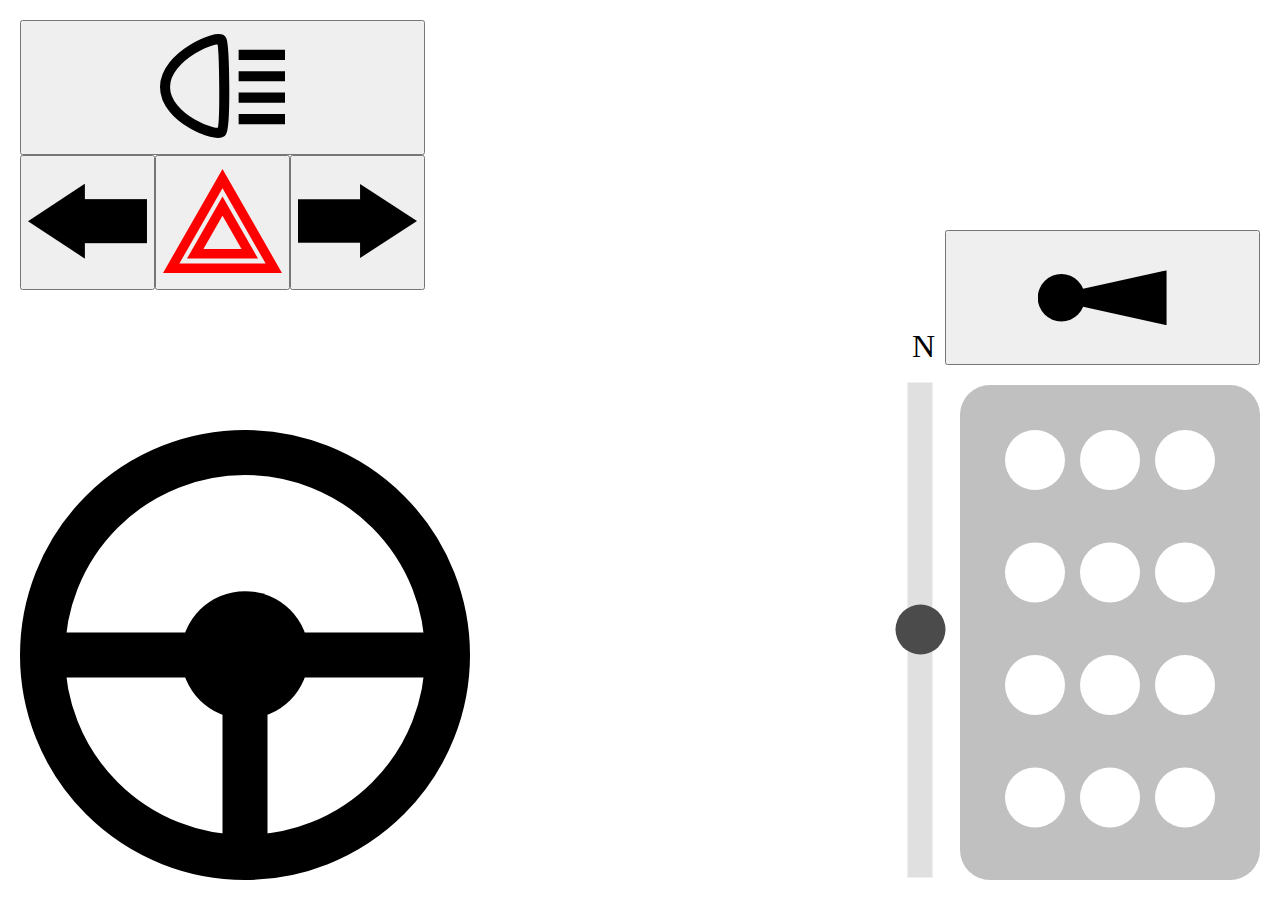
==== data/index.html @ 5f71785d "added arduino (platformio) project" ====
<!DOCTYPE html>

<head>
    <link rel="stylesheet" href="style.css">
    <link rel="manifest" href="manifest.json" />
    <script src="script.js"></script>
</head>

<body>

    <div id="light-area">
        <button id="headlight" class="toggle-button"><img height="80%" src="light.svg" /></button>
        <div id="signal-area">
            <button id="left-signal" class="toggle-button flasher"><img style="transform: rotate(180deg);" src="signal.svg" /></button>
            <button id="flasher" class="toggle-button"><img src="flasher.svg" /></button>
            <button id="right-signal" class="toggle-button flasher"><img src="signal.svg" /></button>
        </div>
    </div>

    <button id="horn-button" onclick="hornClick()"><img height="100%" style="transform: rotate(90deg);"src="horn.svg" /></button>

    <img id="steering-wheel" draggable="false" src="steering-wheel.svg" onpointerdown="steerStart(event)" />

    <p id="gear-text">N</p>

    <input id="gear" class="slider" type="range" min="1" max="3" value="50" >

    <img id="gas-pedal" onpointerdown="gasDown()" onpointerup="gasUp()" src="pedal.svg" />

</body>
---- data/style.css ----
body {
    width: 100vw;
    height: 100vh;
    overflow: hidden;
    touch-action: none;
}

#steering-wheel {
    position: absolute;
    bottom: 0;
    left: 0;
    margin: 20px;
    height: 50vh;
}

#gas-pedal {
    position: absolute;
    bottom: 0;
    right: 0;
    margin: 20px;
    height: 55vh;
    transform-origin: bottom;
}

#horn-button {
    width: 35vh;
    height: 15vh;
    position: absolute;
    right: 0;
    bottom: calc(20px + 55vh);
    margin: 20px;
}

#headlight {
    width: 100%;
}

.toggle-button {
    width: 15vh;
    height: 15vh;
    transition: background-color 0.1s;
}

.toggle-button.on {
    background-color: yellowgreen;
}

.toggle-button.active {
    background-color: yellow !important;
}

#signal-area {
    display: flex;
    justify-content: center;
}

#light-area {
    position: absolute;
    top: 0;
    left: 0;
    margin: 20px;
}

#gear {
    width: 55vh;
    position: absolute;
    margin: 20px;
    bottom: -10px;
    right: calc(40px + (55vh*200)/330);
    transform-origin: 100% 50%;
    transform: rotate(-90deg) translateX(100%);
}

#gear-text {
    position: absolute;
    bottom: calc(20px + 55vh);
    right: calc(25px + (55vh*200)/330);
    font-size: 2em;
    margin: 20px;
}

.slider {
    -webkit-appearance: none;
    width: 100%;
    height: 25px;
    background: #d3d3d3;
    outline: none;
    opacity: 0.7;
}

.slider::-webkit-slider-thumb {
    -webkit-appearance: none;
    appearance: none;
    width: 50px;
    height: 50px;
    border-radius: 50%;
    background: black;
    cursor: pointer;
}
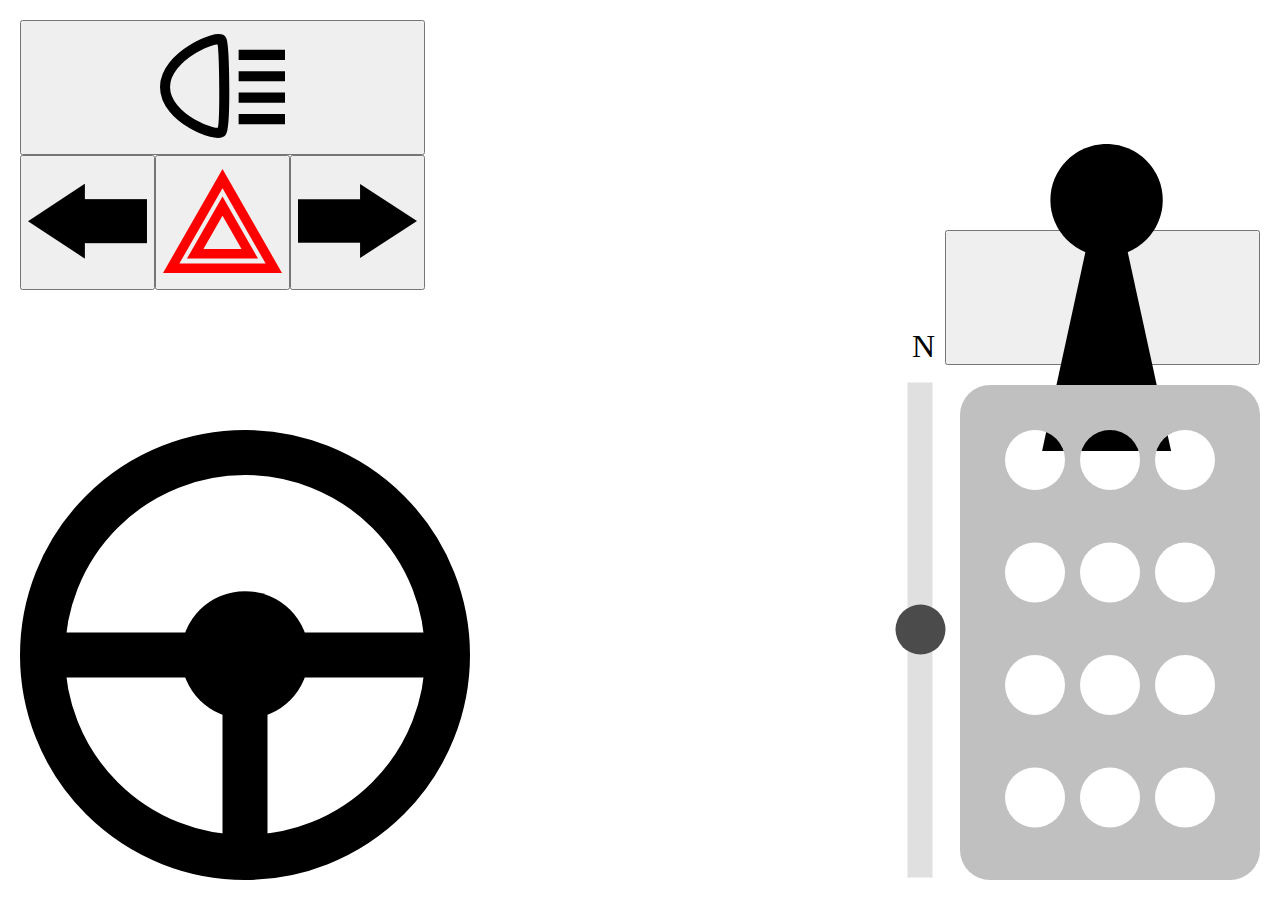
==== commit 48f75401: "added icon.svg rotated horn icon added favicon.png" ====
--- a/data/index.html
+++ b/data/index.html
@@ -1,6 +1,7 @@
 <!DOCTYPE html>
 
 <head>
+    <link rel="icon" type="image/png" href="favicon.png">
     <link rel="stylesheet" href="style.css">
     <link rel="manifest" href="manifest.json" />
     <script src="script.js"></script>
@@ -23,7 +24,7 @@
 
     <p id="gear-text">N</p>
 
-    <input id="gear" class="slider" type="range" min="1" max="3" value="50" >
+    <input id="gear" class="slider" type="range" min="0" max="2" value="50" >
 
     <img id="gas-pedal" onpointerdown="gasDown()" onpointerup="gasUp()" src="pedal.svg" />
 
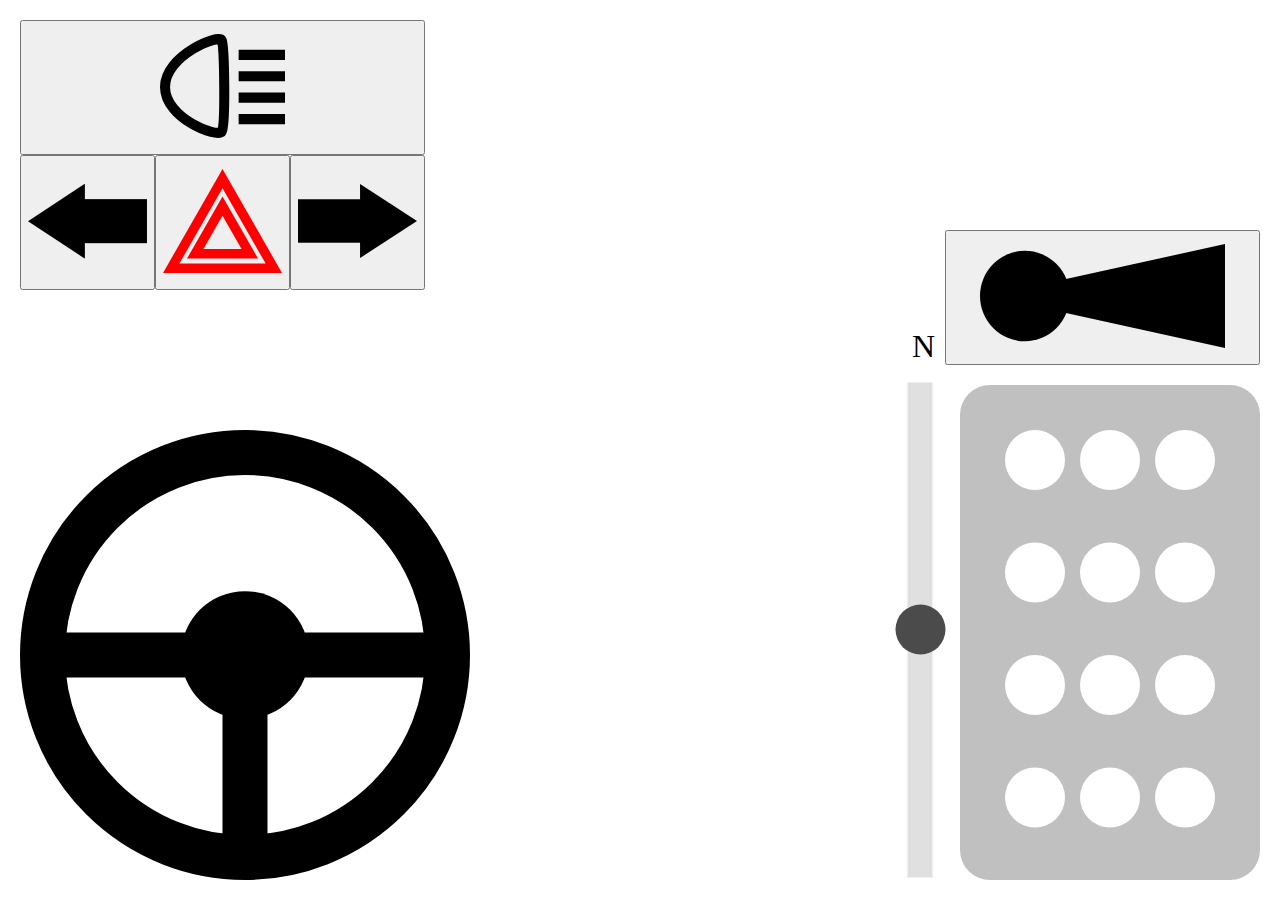
==== commit 4068ea08: "moved images to imgs folder fixed horn button" ====
--- a/data/index.html
+++ b/data/index.html
@@ -1,7 +1,7 @@
 <!DOCTYPE html>
 
 <head>
-    <link rel="icon" type="image/png" href="favicon.png">
+    <link rel="icon" type="image/png" href="imgs/favicon.png">
     <link rel="stylesheet" href="style.css">
     <link rel="manifest" href="manifest.json" />
     <script src="script.js"></script>
@@ -10,22 +10,22 @@
 <body>
 
     <div id="light-area">
-        <button id="headlight" class="toggle-button"><img height="80%" src="light.svg" /></button>
+        <button id="headlight" class="toggle-button"><img height="80%" src="imgs/light.svg" /></button>
         <div id="signal-area">
-            <button id="left-signal" class="toggle-button flasher"><img style="transform: rotate(180deg);" src="signal.svg" /></button>
-            <button id="flasher" class="toggle-button"><img src="flasher.svg" /></button>
-            <button id="right-signal" class="toggle-button flasher"><img src="signal.svg" /></button>
+            <button id="left-signal" class="toggle-button flasher"><img style="transform: rotate(180deg);" src="imgs/signal.svg" /></button>
+            <button id="flasher" class="toggle-button"><img src="imgs/flasher.svg" /></button>
+            <button id="right-signal" class="toggle-button flasher"><img src="imgs/signal.svg" /></button>
         </div>
     </div>
 
-    <button id="horn-button" onclick="hornClick()"><img height="100%" style="transform: rotate(90deg);"src="horn.svg" /></button>
+    <button id="horn-button" onclick="hornClick()"><img height="80%" src="imgs/horn.svg" /></button>
 
-    <img id="steering-wheel" draggable="false" src="steering-wheel.svg" onpointerdown="steerStart(event)" />
+    <img id="steering-wheel" draggable="false" src="imgs/steering-wheel.svg" onpointerdown="steerStart(event)" />
 
     <p id="gear-text">N</p>
 
     <input id="gear" class="slider" type="range" min="0" max="2" value="50" >
 
-    <img id="gas-pedal" onpointerdown="gasDown()" onpointerup="gasUp()" src="pedal.svg" />
+    <img id="gas-pedal" onpointerdown="gasDown()" onpointerup="gasUp()" src="imgs/pedal.svg" />
 
 </body>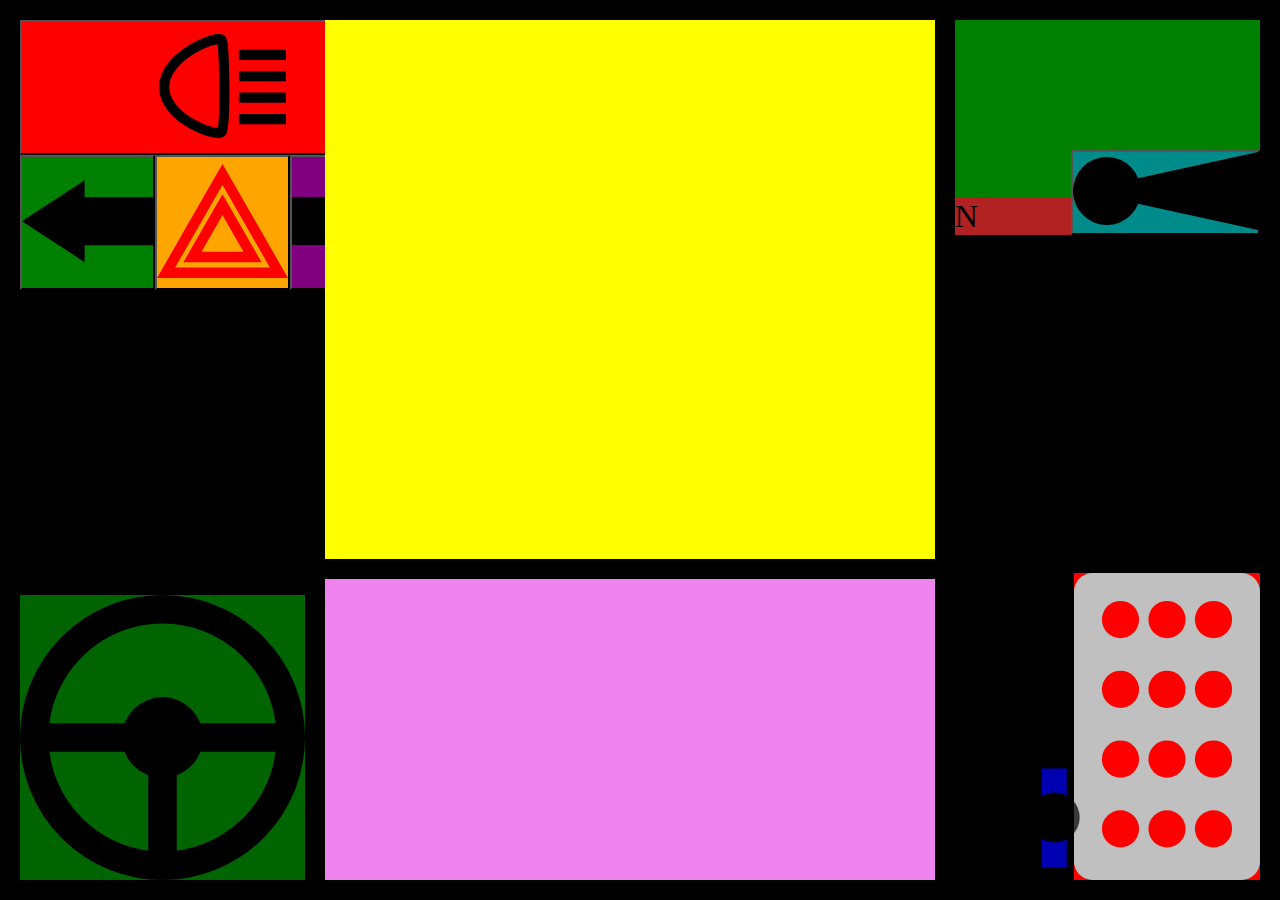
==== commit bddfb40d: "implemented simple grid layout" ====
--- a/data/index.html
+++ b/data/index.html
@@ -8,21 +8,25 @@
 </head>
 
 <body>
+        
+    <div id="dashboard1">
+        <button id="headlight" class="toggle-button"><img height="80%" src="imgs/light.svg" /></button>
 
-    <div id="light-area">
-        <button id="headlight" class="toggle-button"><img height="80%" src="imgs/light.svg" /></button>
-        <div id="signal-area">
-            <button id="left-signal" class="toggle-button flasher"><img style="transform: rotate(180deg);" src="imgs/signal.svg" /></button>
-            <button id="flasher" class="toggle-button"><img src="imgs/flasher.svg" /></button>
-            <button id="right-signal" class="toggle-button flasher"><img src="imgs/signal.svg" /></button>
-        </div>
+        <button id="left-signal" class="toggle-button flasher"><img style="transform: rotate(180deg);" src="imgs/signal.svg" /></button>
+        <button id="flasher" class="toggle-button"><img src="imgs/flasher.svg" /></button>
+        <button id="right-signal" class="toggle-button flasher"><img src="imgs/signal.svg" /></button>
     </div>
-
-    <button id="horn-button" onclick="hornClick()"><img height="80%" src="imgs/horn.svg" /></button>
 
     <img id="steering-wheel" draggable="false" src="imgs/steering-wheel.svg" onpointerdown="steerStart(event)" />
 
-    <p id="gear-text">N</p>
+    <div id="display"></div>
+
+    <div id="debug-console"></div>
+
+    <div id="dashboard2">
+        <button id="horn-button" onclick="hornClick()"><img height="80%" src="imgs/horn.svg" /></button>
+        <p id="gear-text">N</p>
+    </div>
 
     <input id="gear" class="slider" type="range" min="0" max="2" value="50" >
 
--- a/data/style.css
+++ b/data/style.css
@@ -1,38 +1,117 @@
+* {
+    padding: 0;
+    margin: 0;
+}
+
 body {
-    width: 100vw;
-    height: 100vh;
+    background-color: black;
+    position: absolute;
+    left: 0;
+    top: 0;
+    right: 0;
+    bottom: 0;
     overflow: hidden;
     touch-action: none;
+    display: grid;
+    grid-template-columns: [c0] 23% [c1] auto [c2] 8% [c3] 15% [c4];
+    grid-template-rows: [r0] 25% [r1] auto [r2] 35% [r3];
+    gap: 20px;
+    padding: 20px;
+}
+
+#dashboard1 {
+    grid-column-start: c0;
+    grid-row-start: r0;
+    background-color: brown;
+    display: grid;
+    gap: 0;
+    grid-template-areas:
+        'lght lght lght'
+        'lft flsh rigt';
+}
+
+#headlight {
+    grid-area: lght;
+    width: 100%;
+    background-color: red;
+}
+
+#left-signal {
+    grid-area: lft;
+    background-color: green;
+}
+
+#flasher {
+    grid-area: flsh;
+    background-color: orange;
+}
+
+#right-signal {
+    grid-area: rigt;
+    background-color: purple;
 }
 
 #steering-wheel {
-    position: absolute;
-    bottom: 0;
-    left: 0;
-    margin: 20px;
-    height: 50vh;
+    grid-column-start: c0;
+    grid-row-start: r1;
+    grid-row-end: r3;
+    background-color: darkgreen;
+    align-self: end;
+}
+
+#display {
+    grid-column-start: c1;
+    grid-row-start: r0;
+    grid-row-end: r2;
+    background-color: yellow;
+}
+
+#debug-console {
+    grid-column-start: c1;
+    grid-row-start: r2;
+    background-color: violet;
+}
+
+#dashboard2 {
+    grid-column-start: c2;
+    grid-column-end: c4;
+    grid-row-start: r0;
+    background-color: green;
+    display: grid;
+    grid-template-areas:
+        'geartxt hrn hrn';
+}
+
+#horn-button {
+    grid-area: hrn;
+    background-color: darkcyan;
+    align-self: end;
+}
+
+#gear-text {
+    grid-area: geartxt;
+    background-color: firebrick;
+    font-size: 2em;
+    align-self: end;
+}
+
+#gear {
+    grid-column-start: c2;
+    grid-row-start: r1;
+    grid-row-end: r3;
+    background-color: blue;
+    transform-origin: 100% 50%;
+    transform: rotate(-90deg) translateX(100%);
+    align-self: end;
 }
 
 #gas-pedal {
-    position: absolute;
-    bottom: 0;
-    right: 0;
-    margin: 20px;
-    height: 55vh;
+    grid-column-start: c3;
+    grid-row-start: r1;
+    grid-row-end: r3;
+    background-color: red;
     transform-origin: bottom;
-}
-
-#horn-button {
-    width: 35vh;
-    height: 15vh;
-    position: absolute;
-    right: 0;
-    bottom: calc(20px + 55vh);
-    margin: 20px;
-}
-
-#headlight {
-    width: 100%;
+    align-self: end;
 }
 
 .toggle-button {
@@ -47,36 +126,6 @@
 
 .toggle-button.active {
     background-color: yellow !important;
-}
-
-#signal-area {
-    display: flex;
-    justify-content: center;
-}
-
-#light-area {
-    position: absolute;
-    top: 0;
-    left: 0;
-    margin: 20px;
-}
-
-#gear {
-    width: 55vh;
-    position: absolute;
-    margin: 20px;
-    bottom: -10px;
-    right: calc(40px + (55vh*200)/330);
-    transform-origin: 100% 50%;
-    transform: rotate(-90deg) translateX(100%);
-}
-
-#gear-text {
-    position: absolute;
-    bottom: calc(20px + 55vh);
-    right: calc(25px + (55vh*200)/330);
-    font-size: 2em;
-    margin: 20px;
 }
 
 .slider {
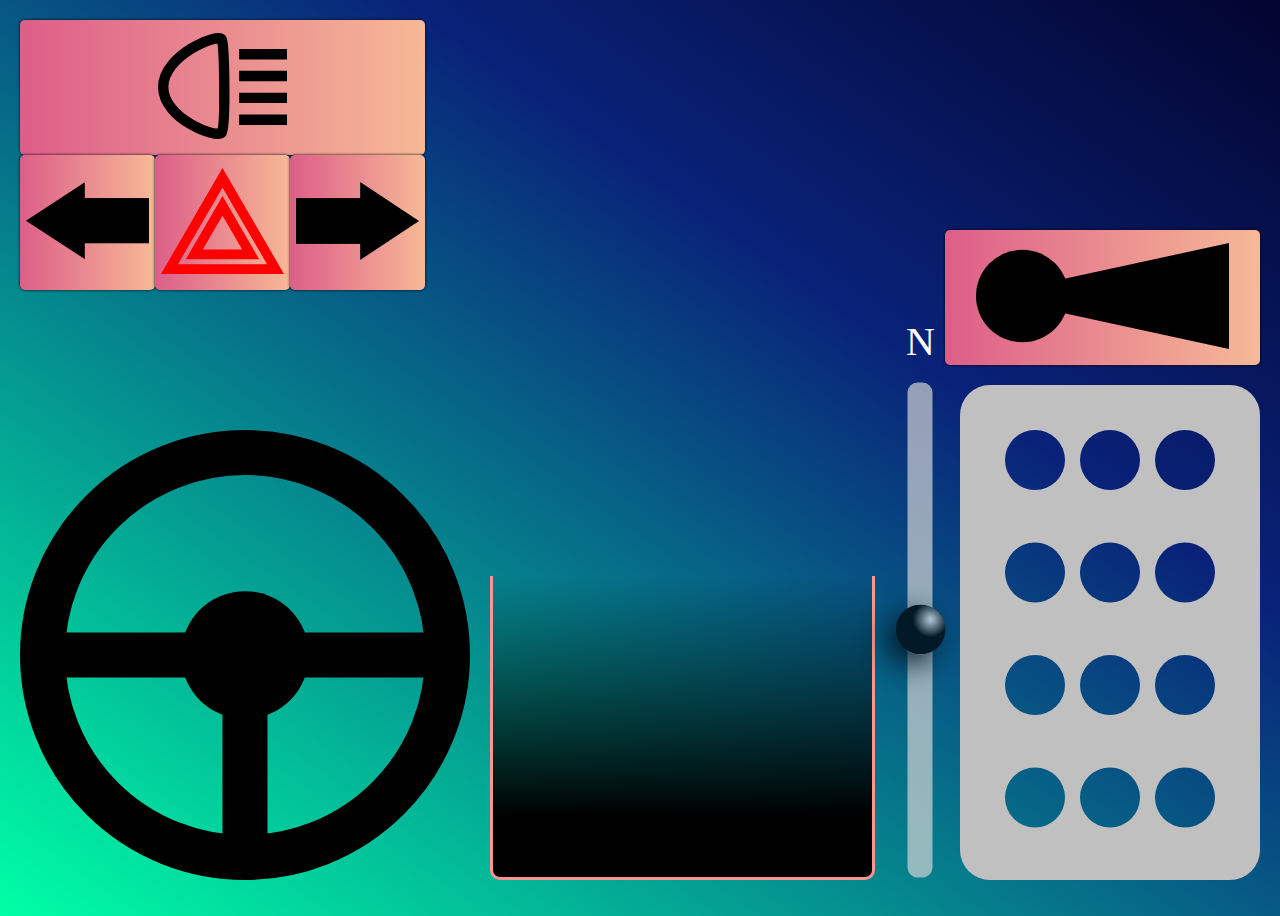
==== commit 31649e90: "added debug console added display added gear reflection and shadow effect made gear slider rounded" ====
--- a/data/index.html
+++ b/data/index.html
@@ -8,27 +8,31 @@
 </head>
 
 <body>
-        
-    <div id="dashboard1">
+
+    <div id="light-area">
         <button id="headlight" class="toggle-button"><img height="80%" src="imgs/light.svg" /></button>
-
-        <button id="left-signal" class="toggle-button flasher"><img style="transform: rotate(180deg);" src="imgs/signal.svg" /></button>
-        <button id="flasher" class="toggle-button"><img src="imgs/flasher.svg" /></button>
-        <button id="right-signal" class="toggle-button flasher"><img src="imgs/signal.svg" /></button>
+        <div id="signal-area">
+            <button id="left-signal" class="toggle-button flasher"><img style="transform: rotate(180deg);"
+                    src="imgs/signal.svg" /></button>
+            <button id="flasher" class="toggle-button"><img src="imgs/flasher.svg" /></button>
+            <button id="right-signal" class="toggle-button flasher"><img src="imgs/signal.svg" /></button>
+        </div>
     </div>
 
     <img id="steering-wheel" draggable="false" src="imgs/steering-wheel.svg" onpointerdown="steerStart(event)" />
 
-    <div id="display"></div>
-
-    <div id="debug-console"></div>
-
-    <div id="dashboard2">
-        <button id="horn-button" onclick="hornClick()"><img height="80%" src="imgs/horn.svg" /></button>
-        <p id="gear-text">N</p>
+    <div id="console">
+        <div id="display"></div>
+        <div id="debug-console">
+            <div id="debug-txt"></div>
+        </div>
     </div>
 
-    <input id="gear" class="slider" type="range" min="0" max="2" value="50" >
+    <p id="gear-text">N</p>
+
+    <button id="horn-button" onclick="hornClick()"><img height="80%" src="imgs/horn.svg" /></button>
+
+    <input id="gear" class="slider" type="range" min="0" max="2" value="50">
 
     <img id="gas-pedal" onpointerdown="gasDown()" onpointerup="gasUp()" src="imgs/pedal.svg" />
 
--- a/data/style.css
+++ b/data/style.css
@@ -1,117 +1,141 @@
-* {
-    padding: 0;
-    margin: 0;
+:root {
+    --gas-width: calc((55vh*200)/330);
 }
 
 body {
-    background-color: black;
-    position: absolute;
-    left: 0;
-    top: 0;
-    right: 0;
-    bottom: 0;
+    width: 100vw;
+    height: 100vh;
     overflow: hidden;
     touch-action: none;
-    display: grid;
-    grid-template-columns: [c0] 23% [c1] auto [c2] 8% [c3] 15% [c4];
-    grid-template-rows: [r0] 25% [r1] auto [r2] 35% [r3];
-    gap: 20px;
-    padding: 20px;
+    background: linear-gradient(215deg, rgba(2, 0, 36, 1) 0%, rgba(9, 34, 121, 1) 37%, rgba(0, 255, 166, 1) 100%);
+    background-size: 110% auto;
 }
 
-#dashboard1 {
-    grid-column-start: c0;
-    grid-row-start: r0;
-    background-color: brown;
-    display: grid;
-    gap: 0;
-    grid-template-areas:
-        'lght lght lght'
-        'lft flsh rigt';
+#steering-wheel {
+    position: absolute;
+    bottom: 0;
+    left: 0;
+    margin: 20px;
+    height: 50vh;
+}
+
+#gas-pedal {
+    position: absolute;
+    bottom: 0;
+    right: 0;
+    margin: 20px;
+    height: 55vh;
+    transform-origin: bottom;
+}
+
+#horn-button {
+    width: 35vh;
+    height: 15vh;
+    position: absolute;
+    right: 0;
+    bottom: calc(20px + 55vh);
+    margin: 20px;
 }
 
 #headlight {
-    grid-area: lght;
     width: 100%;
-    background-color: red;
 }
 
-#left-signal {
-    grid-area: lft;
-    background-color: green;
+#signal-area {
+    display: flex;
+    justify-content: center;
 }
 
-#flasher {
-    grid-area: flsh;
-    background-color: orange;
+#light-area {
+    position: absolute;
+    top: 0;
+    left: 0;
+    margin: 20px;
 }
 
-#right-signal {
-    grid-area: rigt;
-    background-color: purple;
+#gear {
+    width: 55vh;
+    position: absolute;
+    margin: 20px;
+    bottom: -10px;
+    right: calc(40px + var(--gas-width));
+    transform-origin: 100% 50%;
+    transform: rotate(-90deg) translateX(100%);
 }
 
-#steering-wheel {
-    grid-column-start: c0;
-    grid-row-start: r1;
-    grid-row-end: r3;
-    background-color: darkgreen;
-    align-self: end;
+#gear-text {
+    position: absolute;
+    bottom: calc(20px + 55vh);
+    right: calc(25px + var(--gas-width));
+    font-size: 2.5em;
+    margin: 20px;
+    color: white;
+}
+
+#console {
+    position: absolute;
+    margin: 20px;
+    top: 0;
+    bottom: 0;
+    left: calc(20px + 50vh);
+    right: calc(85px + var(--gas-width));
+    display: flex;
+    flex-direction: column;
 }
 
 #display {
-    grid-column-start: c1;
-    grid-row-start: r0;
-    grid-row-end: r2;
-    background-color: yellow;
+    flex: 1;
 }
 
 #debug-console {
-    grid-column-start: c1;
-    grid-row-start: r2;
-    background-color: violet;
+    background: linear-gradient(180deg, rgba(0, 0, 0, 0) 0%, rgba(0, 0, 0, 1) 80%);
+    border: solid rgb(255, 148, 148) 3px;
+    border-top: 0;
+    border-radius: 0 0 10px 10px;
+    height: 35%;
+    margin: 20px 0 0 0;
 }
 
-#dashboard2 {
-    grid-column-start: c2;
-    grid-column-end: c4;
-    grid-row-start: r0;
-    background-color: green;
-    display: grid;
-    grid-template-areas:
-        'geartxt hrn hrn';
+#debug-txt {
+    width: 100%;
+    height: 100%;
+    margin: 5px;
+    background: linear-gradient(180deg, rgba(0, 255, 0, 0) 0%, rgba(0, 255, 0, 1) 80%);
+    color: transparent;
+    background-clip: text;
+    white-space: pre-wrap;
+    display: flex;
+    flex-direction: column-reverse;
 }
 
-#horn-button {
-    grid-area: hrn;
-    background-color: darkcyan;
-    align-self: end;
+.slider {
+    -webkit-appearance: none;
+    width: 100%;
+    height: 25px;
+    background: #d3d3d3;
+    outline: none;
+    opacity: 0.7;
+    border-radius: 10px;
 }
 
-#gear-text {
-    grid-area: geartxt;
-    background-color: firebrick;
-    font-size: 2em;
-    align-self: end;
+.slider::-webkit-slider-thumb {
+    -webkit-appearance: none;
+    appearance: none;
+    width: 50px;
+    height: 50px;
+    border-radius: 50%;
+    cursor: pointer;
+    background: radial-gradient(circle, rgba(255, 255, 255, 1) 0%, rgba(0, 0, 0, 1) 50%);
+    background-position: 60px 60px;
+    box-shadow: -10px -10px 30px black;
 }
 
-#gear {
-    grid-column-start: c2;
-    grid-row-start: r1;
-    grid-row-end: r3;
-    background-color: blue;
-    transform-origin: 100% 50%;
-    transform: rotate(-90deg) translateX(100%);
-    align-self: end;
-}
-
-#gas-pedal {
-    grid-column-start: c3;
-    grid-row-start: r1;
-    grid-row-end: r3;
-    background-color: red;
-    transform-origin: bottom;
-    align-self: end;
+button {
+    background: linear-gradient(to right, #DD5E89 0%, #F7BB97 51%, #DD5E89 100%);
+    border: none;
+    border-radius: 5px;
+    background-size: 200% auto;
+    box-shadow: 0 0 3px black;
 }
 
 .toggle-button {
@@ -121,28 +145,11 @@
 }
 
 .toggle-button.on {
-    background-color: yellowgreen;
+    background: linear-gradient(to right, #e28eaa 0%, #fcd3ba 51%, #e28aa8 100%);
+    box-shadow: 0 0 3px #a73f17;
 }
 
 .toggle-button.active {
-    background-color: yellow !important;
-}
-
-.slider {
-    -webkit-appearance: none;
-    width: 100%;
-    height: 25px;
-    background: #d3d3d3;
-    outline: none;
-    opacity: 0.7;
-}
-
-.slider::-webkit-slider-thumb {
-    -webkit-appearance: none;
-    appearance: none;
-    width: 50px;
-    height: 50px;
-    border-radius: 50%;
-    background: black;
-    cursor: pointer;
+    background: linear-gradient(to right, #bddd5e 0%, #f4f797 51%, #ddb35e 100%) !important;
+    box-shadow: 0 0 5px yellow;
 }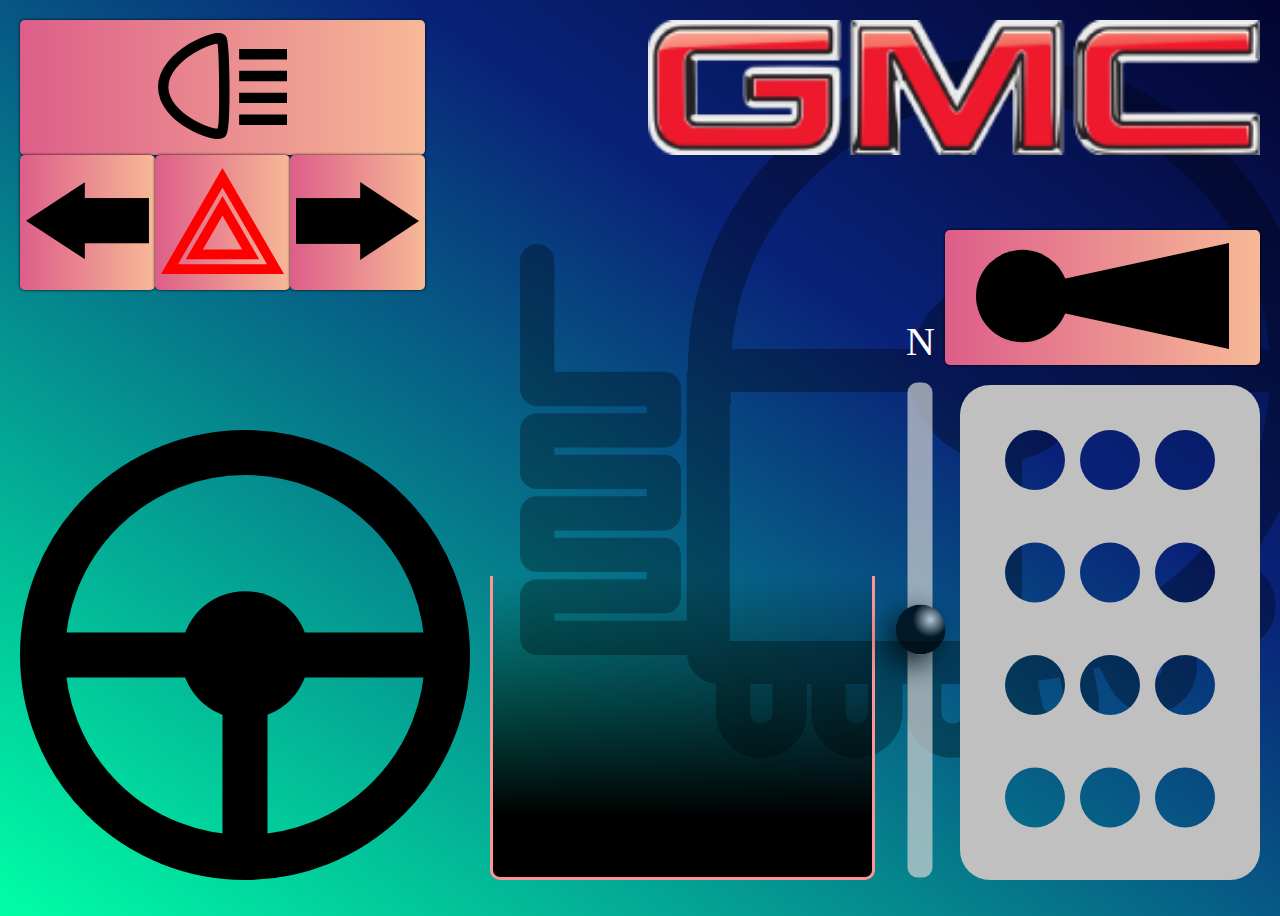
==== commit a55f709c: "added icon to page added GMC logo place holder" ====
--- a/data/index.html
+++ b/data/index.html
@@ -8,6 +8,8 @@
 </head>
 
 <body>
+
+    <img id="icon" src="imgs/icon.svg"/>
 
     <div id="light-area">
         <button id="headlight" class="toggle-button"><img height="80%" src="imgs/light.svg" /></button>
@@ -28,6 +30,8 @@
         </div>
     </div>
 
+    <img id="badge" src="imgs/GMC-logo.png"/>
+
     <p id="gear-text">N</p>
 
     <button id="horn-button" onclick="hornClick()"><img height="80%" src="imgs/horn.svg" /></button>
--- a/data/style.css
+++ b/data/style.css
@@ -9,6 +9,22 @@
     touch-action: none;
     background: linear-gradient(215deg, rgba(2, 0, 36, 1) 0%, rgba(9, 34, 121, 1) 37%, rgba(0, 255, 166, 1) 100%);
     background-size: 110% auto;
+}
+
+#icon{
+    position: absolute;
+    opacity: 0.3;
+    height: calc(100% - 200px);
+    left: calc(20px + 50vh);
+    margin: 50px;
+}
+
+#badge{
+    position: absolute;
+    right: 0;
+    top: 0;
+    margin: 20px;
+    height: 15vh;
 }
 
 #steering-wheel {
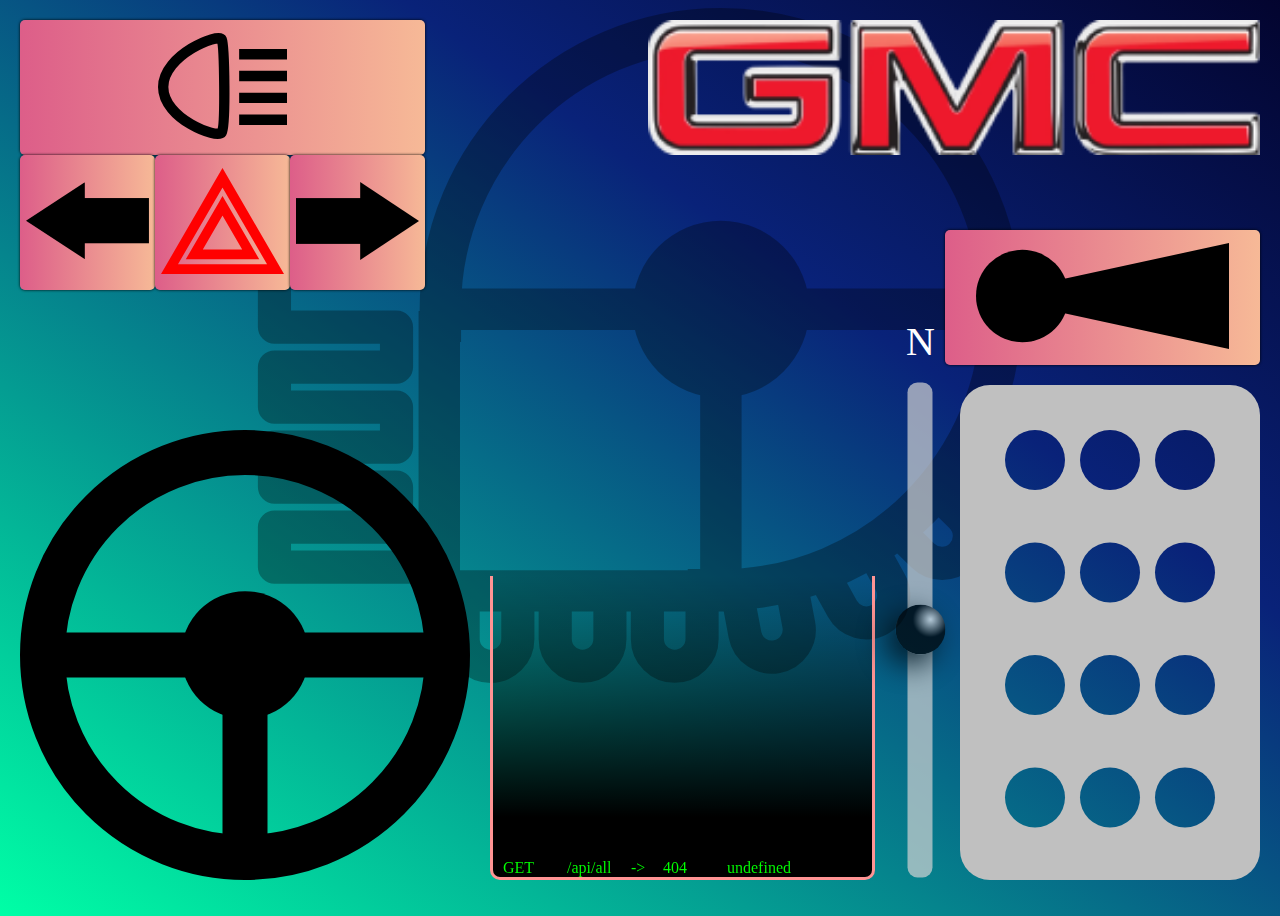
==== commit a2727d38: "added horn support to website" ====
--- a/data/index.html
+++ b/data/index.html
@@ -34,7 +34,7 @@
 
     <p id="gear-text">N</p>
 
-    <button id="horn-button" onclick="hornClick()"><img height="80%" src="imgs/horn.svg" /></button>
+    <button id="horn-button" onpointerdown="hornDown()" onpointerup="hornUp()"><img height="80%" src="imgs/horn.svg" /></button>
 
     <input id="gear" class="slider" type="range" min="0" max="2" value="50">
 
--- a/data/style.css
+++ b/data/style.css
@@ -14,9 +14,9 @@
 #icon{
     position: absolute;
     opacity: 0.3;
-    height: calc(100% - 200px);
-    left: calc(20px + 50vh);
-    margin: 50px;
+    width: 100%;
+    height: 75%;
+    left: calc(50vw - 50%);
 }
 
 #badge{
@@ -42,6 +42,11 @@
     margin: 20px;
     height: 55vh;
     transform-origin: bottom;
+}
+
+#gas-pedal:active{
+    border-radius: 8%;
+    box-shadow: inset 0 0 0 999999px #00000060;
 }
 
 #horn-button {
@@ -115,7 +120,7 @@
 #debug-txt {
     width: 100%;
     height: 100%;
-    margin: 5px;
+    margin: 0 10px;
     background: linear-gradient(180deg, rgba(0, 255, 0, 0) 0%, rgba(0, 255, 0, 1) 80%);
     color: transparent;
     background-clip: text;
@@ -154,6 +159,10 @@
     box-shadow: 0 0 3px black;
 }
 
+button:active{
+    box-shadow: inset 0 0 0 999999px #00000060;
+}
+
 .toggle-button {
     width: 15vh;
     height: 15vh;
@@ -161,11 +170,11 @@
 }
 
 .toggle-button.on {
-    background: linear-gradient(to right, #e28eaa 0%, #fcd3ba 51%, #e28aa8 100%);
-    box-shadow: 0 0 3px #a73f17;
+    background: linear-gradient(to right, #bddd5e 0%, #f4f797 51%, #ddb35e 100%);
+    box-shadow: 0 0 5px yellow;
 }
 
 .toggle-button.active {
-    background: linear-gradient(to right, #bddd5e 0%, #f4f797 51%, #ddb35e 100%) !important;
-    box-shadow: 0 0 5px yellow;
+    background: linear-gradient(to right, #e28eaa 0%, #fcd3ba 51%, #e28aa8 100%) !important;
+    box-shadow: 0 0 3px #a73f17;
 }